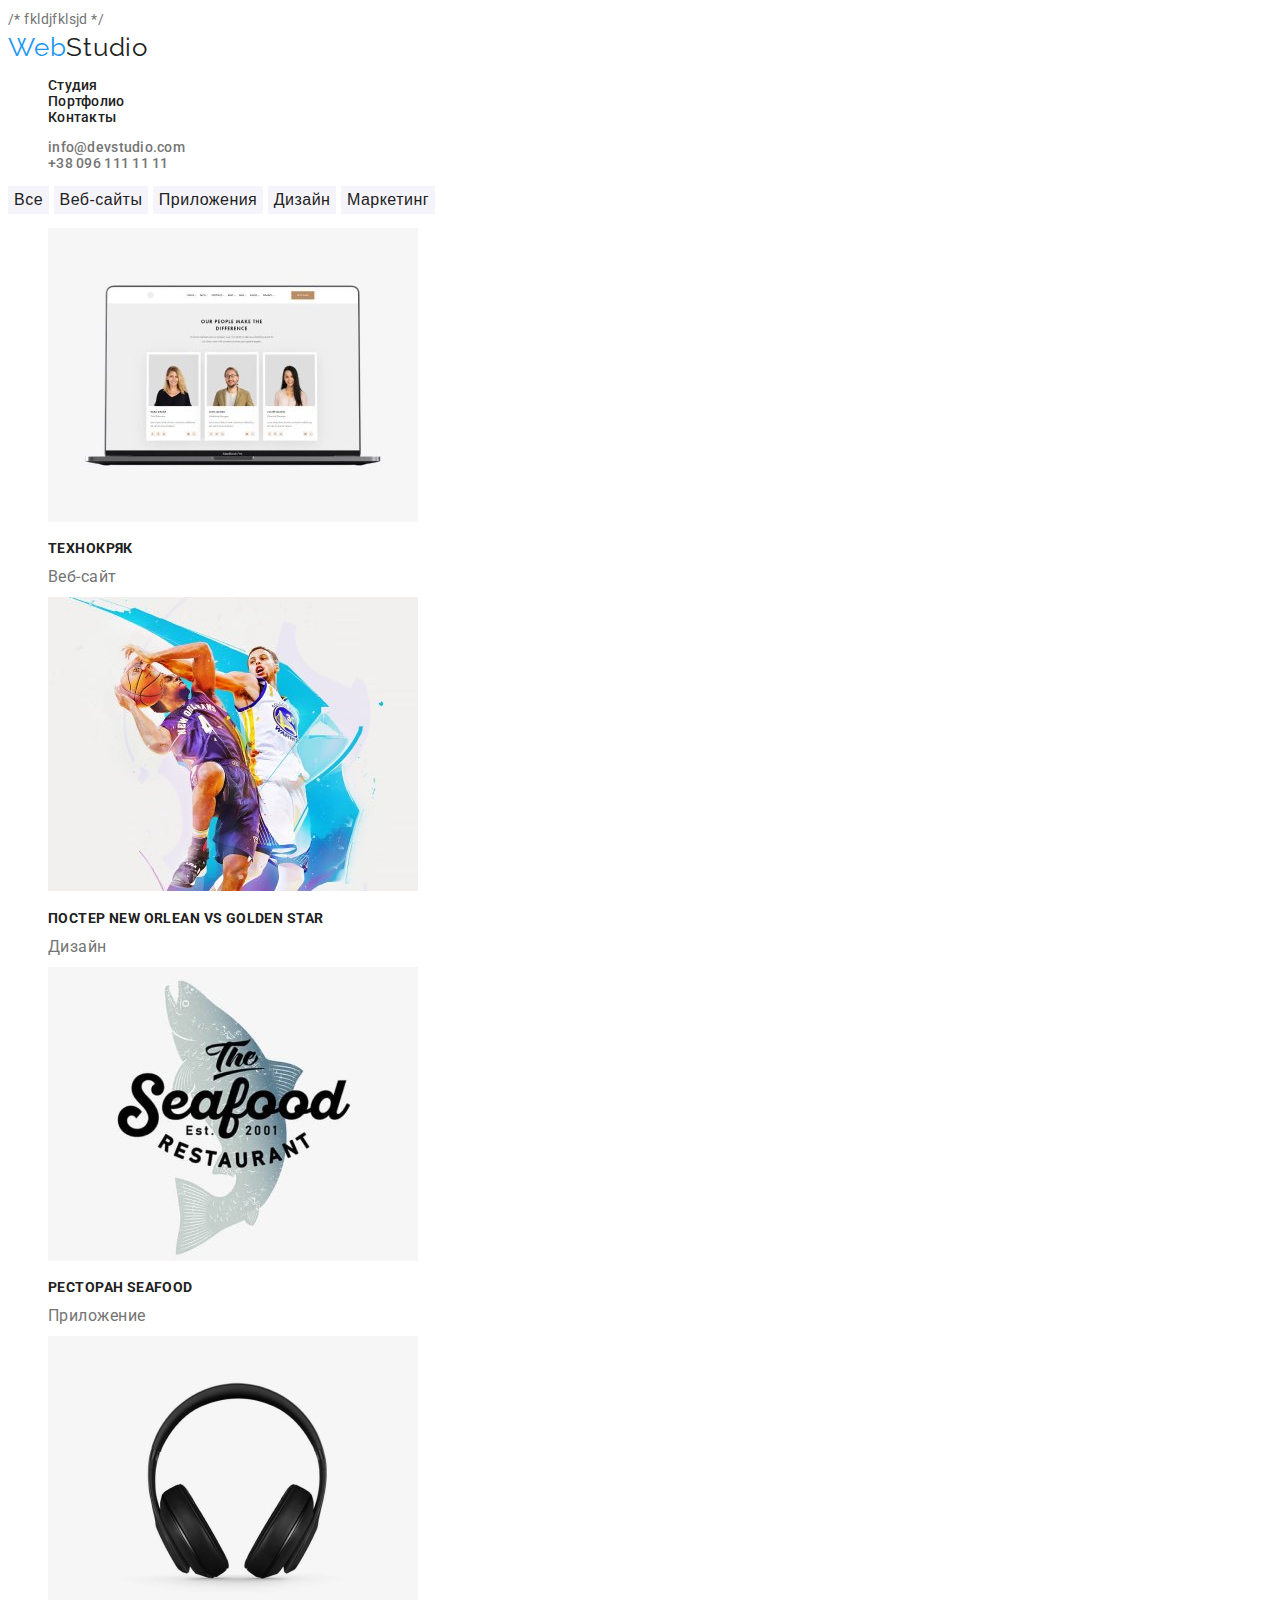
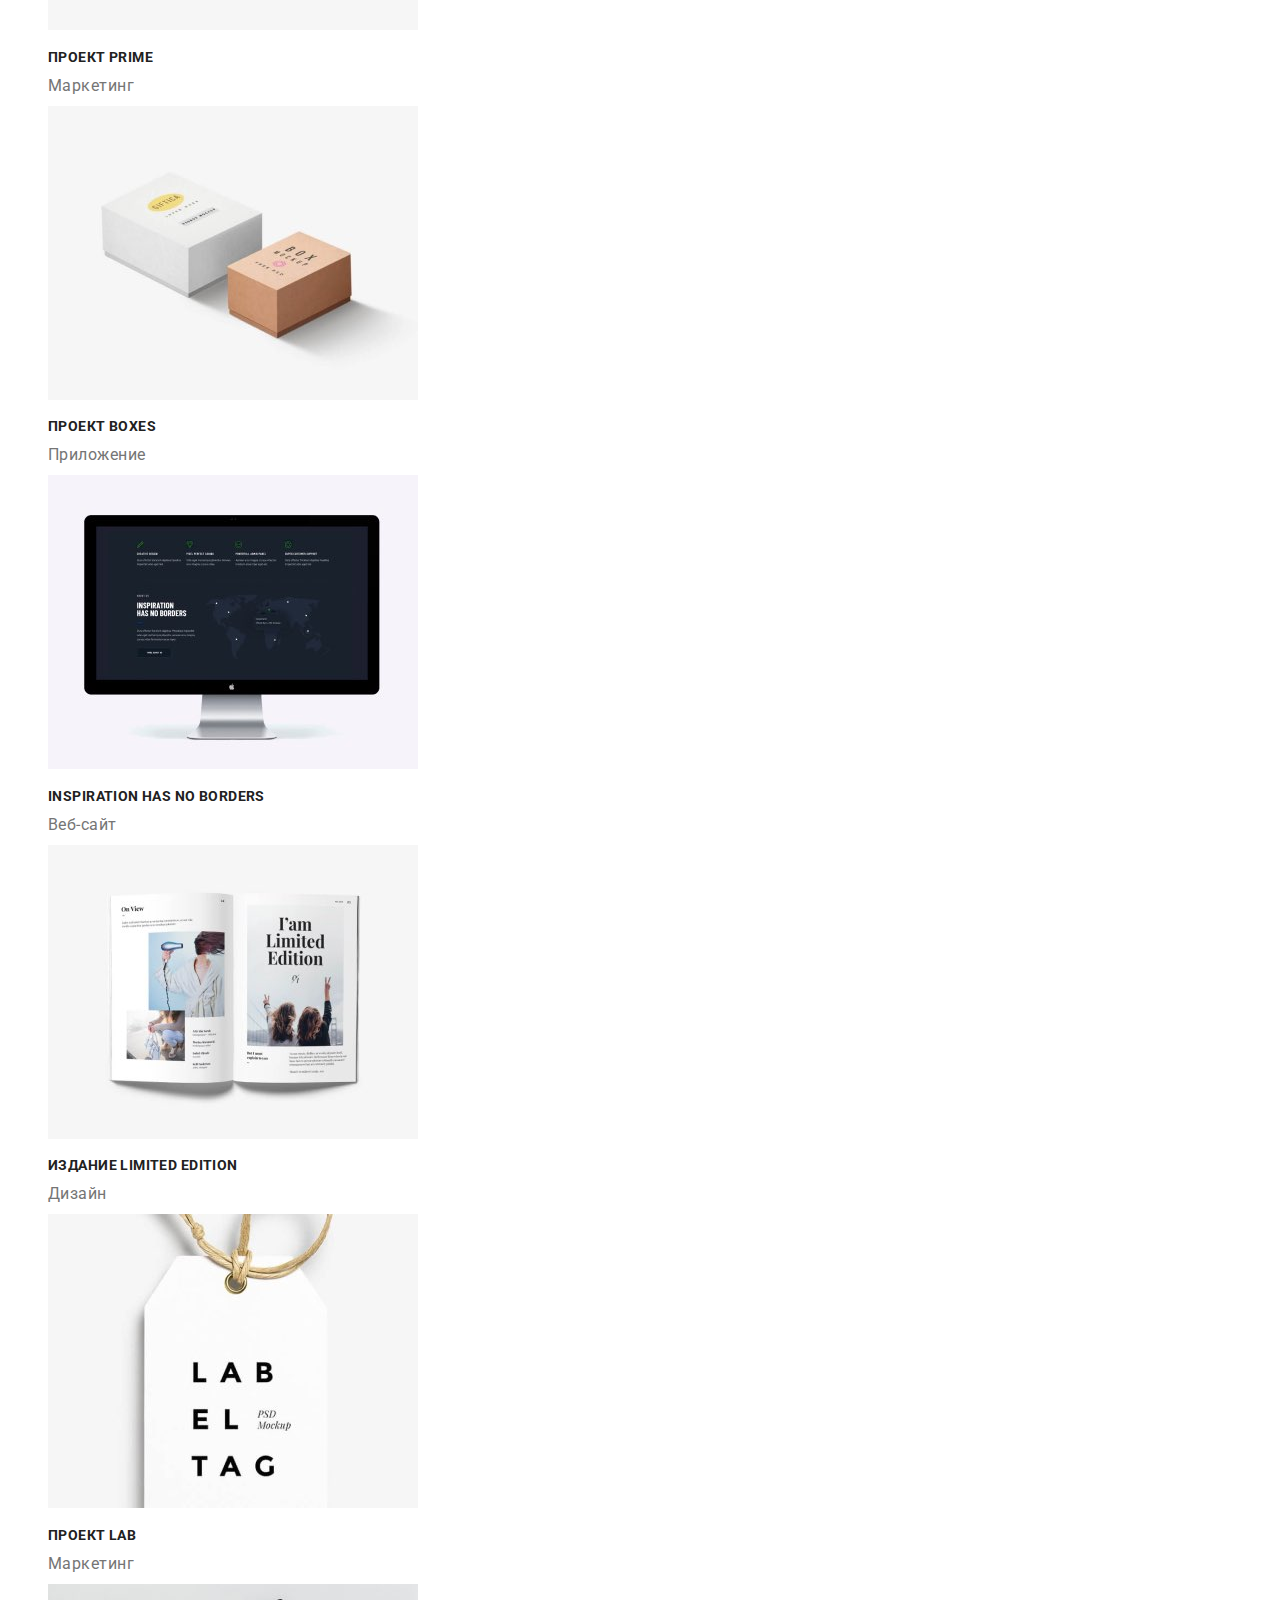
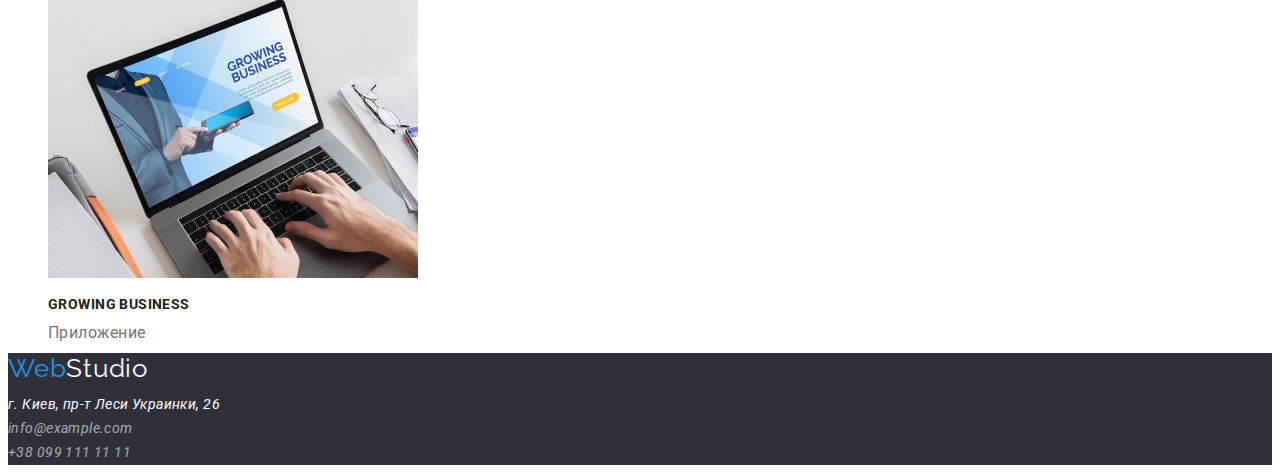
==== portfolio.html @ ad48e178 "1" ====
<!DOCTYPE html>
<html lang="ru">

<head>
    <meta charset="UTF-8">
    <meta http-equiv="X-UA-Compatible" content="IE=edge">
    <meta name="viewport" content="width=device-width, initial-scale=1.0">
    <title>Web Studio (Version 2.1)</title>

    <link 
    href="https://fonts.googleapis.com/css2?family=Raleway:wght@700&family=Roboto:wght@400;500;700;900&display=swap"
    rel="stylesheet"
    />

    <link rel="stylesheet" href="./css/style.css">
</head>

/* fkldjfklsjd */

<header>
    <a href="./index.html" class="logo link"> <span class="logo-web"> Web</span><span class="logo-studio">Studio
        </span>
    </a>
    <nav>
        <ul class="site-nav list">
            <li>
                <a class="studio link" href="./index.html">Студия</a>
            </li>
            <li>
                <a class="portfolio link" href="./portfolio.html">Портфолио</a>
            </li>
            <li>
                <a class="contacts link" href="">Контакты</a>
            </li>
        </ul>
    </nav>
    <ul class="contact-nav list">
        <li>
            <a href="mailto:info@devstudio.com" class="mail link">info@devstudio.com</a>
        </li>
        <li>
            <a href="tel:+380961111111" class="phone link">+38 096 111 11 11</a>
        </li>
    </ul>
</header>

    <main>
        <!-- портфолио -->
        <!-- <h1>Портфолио</h1> -->
        <div class="buttonsportfolio">
            <!-- фильтр кнопок портфолио --> 
            <button type="button" class="button-portfolio">Все</button>
            <button type="button" class="button-portfolio">Веб-сайты</button>
            <button type="button" class="button-portfolio">Приложения</button>
            <button type="button" class="button-portfolio">Дизайн</button>
            <button type="button" class="button-portfolio">Маркетинг</button>
        </div>

        <!-- секция примеры портфолио  -->
        <section>
            <ul class="portfolio list">
                <li>
                    <a href="#" class="link">
                        <img 
                        src="./images/technokr.jpg" 
                        alt="Технокряк" 
                        width="370" 
                        height="294" 
                        />
                    </a>
                    <h2 class="third-headline">Технокряк</h2>
                    <p class="portfolio-example">Веб-сайт</p>
                </li>
                <li>
                    <a href="#" class="link"></a>
                        <img 
                        src="./images/poster.jpg" 
                        alt="Постер New Orlean vs Golden Star" 
                        width="370" 
                        height="294" 
                        />
                    </a>
                    <h2 class="third-headline">Постер New Orlean vs Golden Star</h2>
                    <p class="portfolio-example">Дизайн</p>
                </li>
                <li>
                    <a href="#" class="link">
                        <img 
                        src="./images/restoran.jpg" 
                        alt="Ресторан Seafood" 
                        width="370" 
                        height="294" 
                        />
                    </a>
                    <h2 class="third-headline">Ресторан Seafood</h2>
                    <p class="portfolio-example"> Приложение</p>
                </li>
                <li>
                    <a href="#" class="link">
                        <img 
                        src="./images/proekt-prime.jpg" 
                        alt="Проект Prime" 
                        width="370" 
                        height="294" 
                        />
                    </a>
                    <h2 class="third-headline">Проект Prime</h2>
                    <p class="portfolio-example">Маркетинг</p>
                </li>
                <li>
                    <a href="#" class="link">
                        <img 
                        src="./images/proekt-boxes.jpg" 
                        alt="Проект Boxes" 
                        width="370" 
                        height="294" 
                        />
                    </a>
                    <h2 class="third-headline">Проект Boxes</h2>
                    <p class="portfolio-example">Приложение</p>
                </li>
                <li>
                    <a href="#" class="link">
                        <img 
                        src="./images/inspiration.jpg" 
                        alt="Inspiration has no Borders" 
                        width="370" 
                        height="294" 
                        />
                    </a>
                    <h2 class="third-headline">Inspiration has no Borders</h2>
                    <p class="portfolio-example">Веб-сайт</p>
                </li>
                <li>
                    <a href="#" class="link">
                        <img 
                        src="./images/izdanie.jpg" 
                        alt="Издание Limited Edition" 
                        width="370" 
                        height="294" 
                        />
                    </a>
                    <h2 class="third-headline">Издание Limited Edition</h2>
                    <p class="portfolio-example">Дизайн</p>
                </li>
                <li>
                    <a href="#" class="link">
                        <img 
                        src="./images/proekt-lab.jpg" 
                        alt="Проект LAB" 
                        width="370" 
                        height="294" 
                        />
                    </a>
                    <h2 class="third-headline">Проект LAB</h2>
                    <p class="portfolio-example">Маркетинг</p>
                </li>
                <li>
                    <a href="#" class="link"></a>
                    <img 
                        src="./images/growing-business.jpg" 
                        alt="Growing Business" 
                        width="370" 
                        height="294" 
                        />
                    </a>
                    <h2 class="third-headline">Growing Business</h2>
                    <p class="portfolio-example">Приложение</p>
                </li>
            </ul>
        </section>  
    </main>

    <footer class="footer-section">
        <!-- секция контакты -->
        <div class="contact-foot">
            <a href="./index.html" class="logo link"> <span class="logo-web">Web</span><span
                    class="logo-studio-foot">Studio</span>
                <address>
                    <a href="https://goo.gl/maps/mDuxBQLY7Kdxs8NY9" class="contact-foot-adress link">г. Киев, пр-т Леси
                        Украинки, 26</a><br>
                    <a href="mailto:info@example.com" class="contact-foot link">info@example.com</a><br>
                    <a href="tel:+380991111111" class="contact-foot link">+38 099 111 11 11</a>
                </address>
        </div>
    </footer>

</body>

</html>
---- css/style.css ----
/* main color 
#212121
horev (blue) #2196F3
<p> color #757575
footer contact #FFFFFF + 60 %
(текст, фон, выделение
 */

:root {
  --primary-text-color: #757575;
  --title-text-color: #212121;
  --accent-color: #2196f3;
  --primary-bg-color: #ffffff;
}

body {
  color: var(--primary-text-color);
  background-color: var(--primary-bg-color);
  font-family: Roboto, VHelvetica Neue, sans-serif;

  font-size: 14px;
  line-height: 1.71;
  letter-spacing: 0.03em;
}

/* nav */

.logo {
  font-family: Raleway, sans-serif;
  font-weight: 400;
  font-size: 26px;
  line-height: 1.19;
  letter-spacing: 0.03em;
}
.logo-web {
  color: var(--accent-color);
}

.logo-studio {
  color: #212121;
}

.logo-studio-foot {
  color: white;
}

.site-nav {
  font-weight: 500;
  font-size: 14px;
  line-height: 1.14;
  letter-spacing: 0.02em;
}

.contact-nav {
  font-weight: 500;
  font-size: 14px;
  line-height: 1.14;
  letter-spacing: 0.02em;
}

.site-nav .link:hover,
.site-nav .link:focus {
  color: var(--accent-color);
}

.contact-nav .link:hover,
.contact-nav .link:focus {
  color: var(--accent-color);
  text-decoration: none;
}

.site-nav a {
  color: #212121;
}

.contact-nav a {
  color: #757575;
}

/* nav end */

/* hero */

.hero {
  background-color: #2f303a;
}

.hero-title {
  color: rgba(255, 255, 255, 1);
}

.main-headline {
  color: var(--title-text-color);
  font-weight: 900;
  font-size: 44px;
  line-height: 1.36;
  text-align: center;
  letter-spacing: 0.06em;
  text-transform: uppercase;
}
/* hero end */

.second-headline {
  color: var(--title-text-color);

  font-weight: 700;
  font-size: 36px;
  line-height: 1.16;
  text-align: center;
  letter-spacing: 0.03em;
}

.third-headline {
  color: #212121;
  font-weight: 700;
  font-size: 14px;
  line-height: 1.14;
  letter-spacing: 0.03em;
  text-transform: uppercase;
}

/* portfolio.html portfolio-example  */

.portfolio-example {
  font-weight: 400;
  font-size: 16px;
  line-height: 0.5;
  color: rgba(117, 117, 117, 1);
  letter-spacing: 0.03em;
}

.benefits {
  font-style: normal;
  font-weight: 400;
  font-size: 14px;
  line-height: 1.71;
  letter-spacing: 0.03em;
}

.our-team {
  background-color: #f5f4fa;
}

.team-name {
  color: var(--title-text-color);
  font-weight: 500;
  font-size: 16px;
  line-height: 1.18;
  /* text-align: center; */
  letter-spacing: 0.03em;
}

.personal {
  font-weight: 400;
  font-size: 16px;
  line-height: 1.18;
  /* text-align: center; */
  letter-spacing: 0.03em;
}

/* footer */

.footer-section {
  background-color: #2f303a;
}

.contact-foot {
  font-weight: 400;
  font-size: 14px;
  line-height: 1.71;
  letter-spacing: 0.03em;
}

.contact-foot-adress {
  color: rgba(255, 255, 255, 1);
}

.contact-foot {
  color: rgba(255, 255, 255, 0.6);
}

.list {
  list-style: none;
}

.link {
  text-decoration: none;
}

/* button set */
.button-main {
  cursor: pointer;
  background-color: #2196f3;
  border: 0;
}

.color-text-button {
  color: #ffffff;
  font-style: normal;
  font-weight: 700;
  font-size: 16px;
  line-height: 1.8;
  letter-spacing: 0.06em;
}

.button-portfolio:hover,
.button-portfolio:focus {
  color: white;
  background-color: var(--accent-color);
}

.buttonsportfolio {
  font-weight: 500;
  font-size: 16px;
  line-height: 1.6;
  /* text-align: center; */
  letter-spacing: 0.03em;
}

.button-portfolio {
  cursor: pointer;
  color: #212121;
  background-color: #f5f4fa;
  font-weight: 500;
  font-size: 16px;
  line-height: 26px;
  letter-spacing: 0.03em;
  border: 0;
}
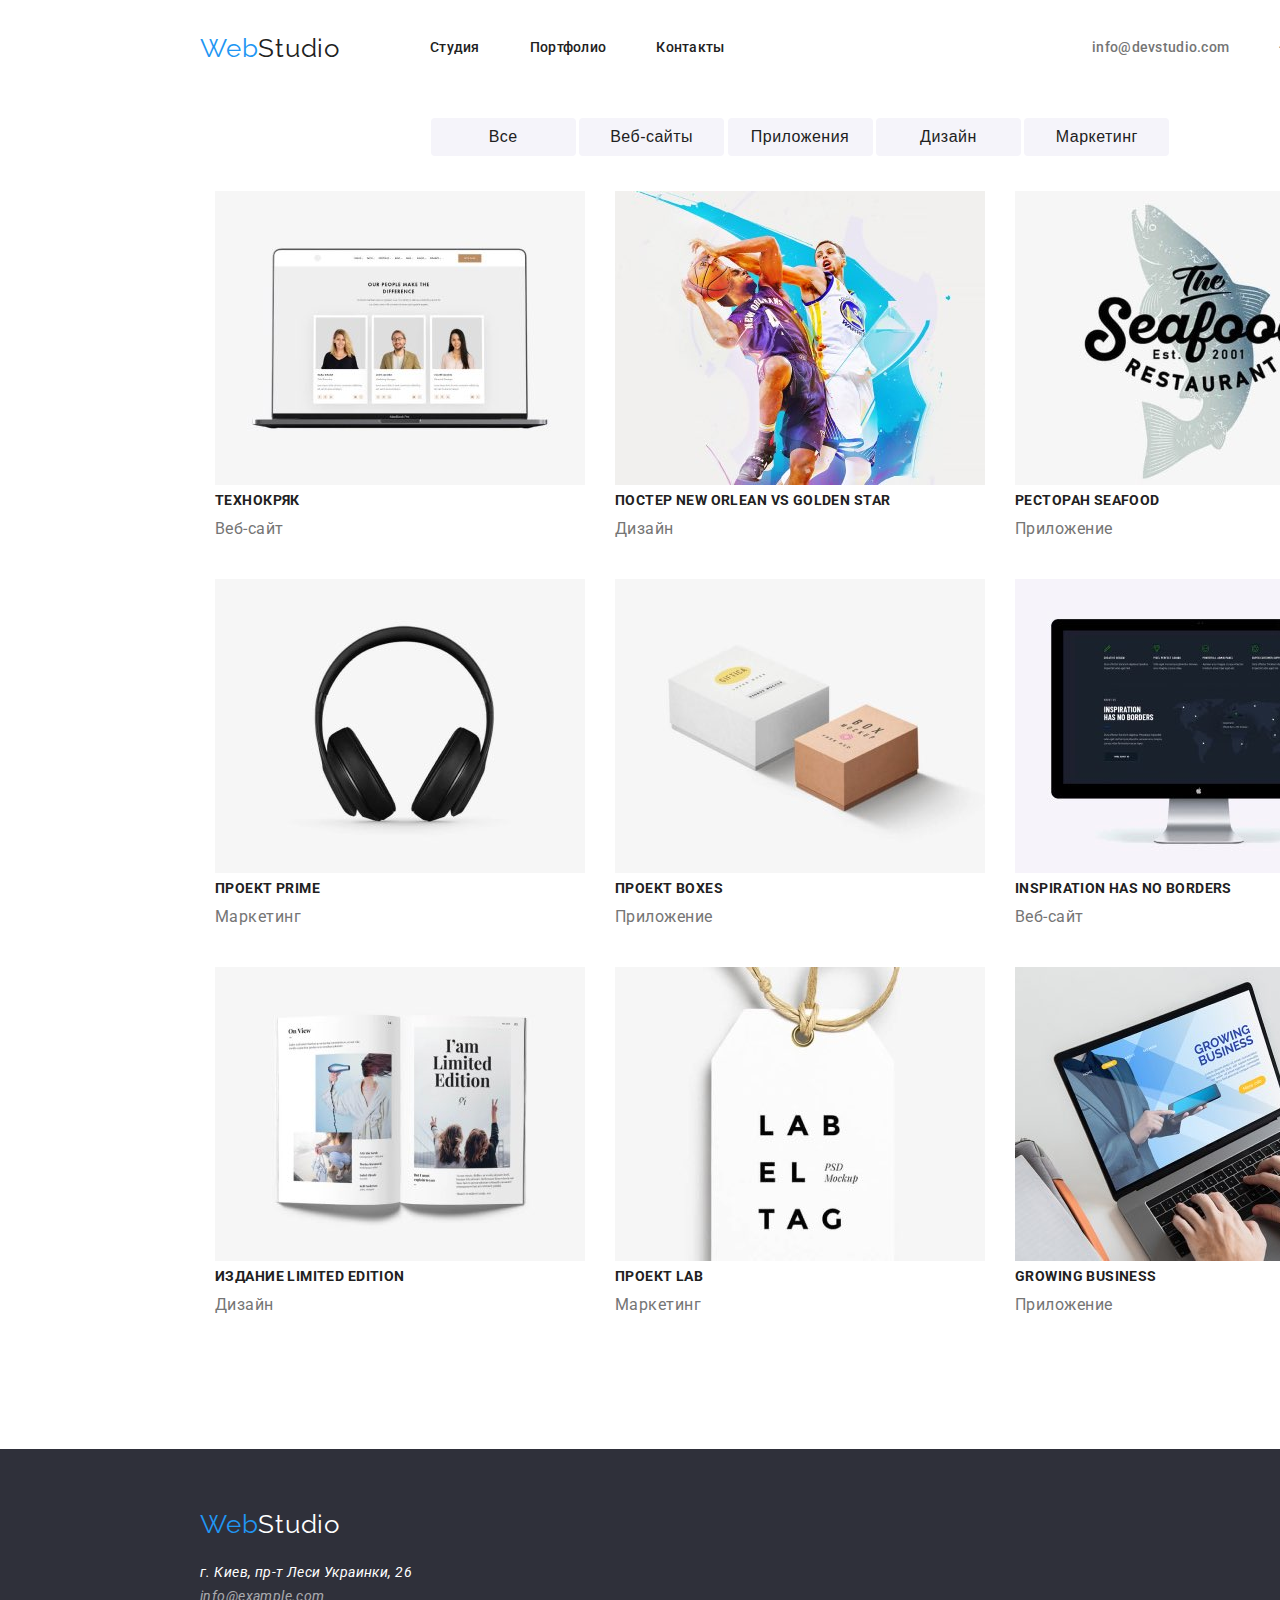
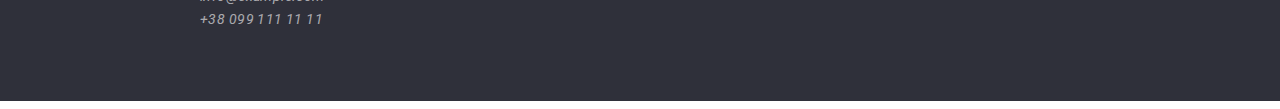
==== commit 0998340d: "first commit" ====
--- a/portfolio.html
+++ b/portfolio.html
@@ -11,180 +11,150 @@
     href="https://fonts.googleapis.com/css2?family=Raleway:wght@700&family=Roboto:wght@400;500;700;900&display=swap"
     rel="stylesheet"
     />
-
+    <link rel="stylesheet" href="https://cdnjs.cloudflare.com/ajax/libs/modern-normalize/1.1.0/modern-normalize.min.css"
+    integrity="sha512-wpPYUAdjBVSE4KJnH1VR1HeZfpl1ub8YT/NKx4PuQ5NmX2tKuGu6U/JRp5y+Y8XG2tV+wKQpNHVUX03MfMFn9Q=="
+    crossorigin="anonymous" referrerpolicy="no-referrer" />
     <link rel="stylesheet" href="./css/style.css">
 </head>
 
-/* fkldjfklsjd */
-
-<header>
-    <a href="./index.html" class="logo link"> <span class="logo-web"> Web</span><span class="logo-studio">Studio
-        </span>
-    </a>
-    <nav>
-        <ul class="site-nav list">
+<body class="main-body">
+    <!-- Шапка сайта -->
+    <header class="conteiner main-header">
+        <!-- <a href="./index.html" class="logo link"> <span class="logo-web">Web</span><span class="logo-studio">Studio</span>
+        </a> -->
+        <nav class="main-nav">
+            <a href="./index.html" class="logo link"> <span class="logo-web">Web</span><span
+                    class="logo-studio">Studio</span>
+            </a>
+            <ul class="site-nav list">
+                <li>
+                    <a class="link" href="./index.html">Студия</a>
+                </li>
+                <li>
+                    <a class="link" href="./portfolio.html">Портфолио</a>
+                </li>
+                <li>
+                    <a class="link" href="">Контакты</a>
+                </li>
+            </ul>
+        </nav>
+        <ul class="contact-nav list">
             <li>
-                <a class="studio link" href="./index.html">Студия</a>
+                <a href="mailto:info@devstudio.com" class="link">info@devstudio.com</a>
             </li>
             <li>
-                <a class="portfolio link" href="./portfolio.html">Портфолио</a>
-            </li>
-            <li>
-                <a class="contacts link" href="">Контакты</a>
+                <a href="tel:+380961111111" class="link">+38 096 111 11 11</a>
             </li>
         </ul>
-    </nav>
-    <ul class="contact-nav list">
-        <li>
-            <a href="mailto:info@devstudio.com" class="mail link">info@devstudio.com</a>
-        </li>
-        <li>
-            <a href="tel:+380961111111" class="phone link">+38 096 111 11 11</a>
-        </li>
-    </ul>
-</header>
-
+    </header>
     <main>
         <!-- портфолио -->
         <!-- <h1>Портфолио</h1> -->
-        <div class="buttonsportfolio">
-            <!-- фильтр кнопок портфолио --> 
-            <button type="button" class="button-portfolio">Все</button>
-            <button type="button" class="button-portfolio">Веб-сайты</button>
-            <button type="button" class="button-portfolio">Приложения</button>
-            <button type="button" class="button-portfolio">Дизайн</button>
-            <button type="button" class="button-portfolio">Маркетинг</button>
+        <div class="conteiner">
+            <div class="buttonsportfolio">
+                <!-- фильтр кнопок портфолио -->
+                <button type="button" class="button-portfolio">Все</button>
+                <button type="button" class="button-portfolio">Веб-сайты</button>
+                <button type="button" class="button-portfolio">Приложения</button>
+                <button type="button" class="button-portfolio">Дизайн</button>
+                <button type="button" class="button-portfolio">Маркетинг</button>
+            </div>
+
         </div>
-
         <!-- секция примеры портфолио  -->
-        <section>
-            <ul class="portfolio list">
-                <li>
-                    <a href="#" class="link">
-                        <img 
-                        src="./images/technokr.jpg" 
-                        alt="Технокряк" 
-                        width="370" 
-                        height="294" 
-                        />
-                    </a>
-                    <h2 class="third-headline">Технокряк</h2>
-                    <p class="portfolio-example">Веб-сайт</p>
-                </li>
-                <li>
-                    <a href="#" class="link"></a>
-                        <img 
-                        src="./images/poster.jpg" 
-                        alt="Постер New Orlean vs Golden Star" 
-                        width="370" 
-                        height="294" 
-                        />
-                    </a>
-                    <h2 class="third-headline">Постер New Orlean vs Golden Star</h2>
-                    <p class="portfolio-example">Дизайн</p>
-                </li>
-                <li>
-                    <a href="#" class="link">
-                        <img 
-                        src="./images/restoran.jpg" 
-                        alt="Ресторан Seafood" 
-                        width="370" 
-                        height="294" 
-                        />
-                    </a>
-                    <h2 class="third-headline">Ресторан Seafood</h2>
-                    <p class="portfolio-example"> Приложение</p>
-                </li>
-                <li>
-                    <a href="#" class="link">
-                        <img 
-                        src="./images/proekt-prime.jpg" 
-                        alt="Проект Prime" 
-                        width="370" 
-                        height="294" 
-                        />
-                    </a>
-                    <h2 class="third-headline">Проект Prime</h2>
-                    <p class="portfolio-example">Маркетинг</p>
-                </li>
-                <li>
-                    <a href="#" class="link">
-                        <img 
-                        src="./images/proekt-boxes.jpg" 
-                        alt="Проект Boxes" 
-                        width="370" 
-                        height="294" 
-                        />
-                    </a>
-                    <h2 class="third-headline">Проект Boxes</h2>
-                    <p class="portfolio-example">Приложение</p>
-                </li>
-                <li>
-                    <a href="#" class="link">
-                        <img 
-                        src="./images/inspiration.jpg" 
-                        alt="Inspiration has no Borders" 
-                        width="370" 
-                        height="294" 
-                        />
-                    </a>
-                    <h2 class="third-headline">Inspiration has no Borders</h2>
-                    <p class="portfolio-example">Веб-сайт</p>
-                </li>
-                <li>
-                    <a href="#" class="link">
-                        <img 
-                        src="./images/izdanie.jpg" 
-                        alt="Издание Limited Edition" 
-                        width="370" 
-                        height="294" 
-                        />
-                    </a>
-                    <h2 class="third-headline">Издание Limited Edition</h2>
-                    <p class="portfolio-example">Дизайн</p>
-                </li>
-                <li>
-                    <a href="#" class="link">
-                        <img 
-                        src="./images/proekt-lab.jpg" 
-                        alt="Проект LAB" 
-                        width="370" 
-                        height="294" 
-                        />
-                    </a>
-                    <h2 class="third-headline">Проект LAB</h2>
-                    <p class="portfolio-example">Маркетинг</p>
-                </li>
-                <li>
-                    <a href="#" class="link"></a>
-                    <img 
-                        src="./images/growing-business.jpg" 
-                        alt="Growing Business" 
-                        width="370" 
-                        height="294" 
-                        />
-                    </a>
-                    <h2 class="third-headline">Growing Business</h2>
-                    <p class="portfolio-example">Приложение</p>
-                </li>
-            </ul>
-        </section>  
+        <section class="our-portfolio">
+            <div class="conteiner">
+            
+                <ul class="portfolio list">
+                    <li>
+                        <a href="#" class="link">
+                            <img src="./images/technokr.jpg" alt="Технокряк" width="370" height="294" />
+                        </a>
+                        <h2 class="third-headline">Технокряк</h2>
+                        <p class="portfolio-example">Веб-сайт</p>
+                    </li>
+                    <li>
+                        <a href="#" class="link"></a>
+                        <img src="./images/poster.jpg" alt="Постер New Orlean vs Golden Star" width="370" height="294" />
+                        </a>
+                        <h2 class="third-headline">Постер New Orlean vs Golden Star</h2>
+                        <p class="portfolio-example">Дизайн</p>
+                    </li>
+                    <li>
+                        <a href="#" class="link">
+                            <img src="./images/restoran.jpg" alt="Ресторан Seafood" width="370" height="294" />
+                        </a>
+                        <h2 class="third-headline">Ресторан Seafood</h2>
+                        <p class="portfolio-example"> Приложение</p>
+                    </li>
+                    <li>
+                        <a href="#" class="link">
+                            <img src="./images/proekt-prime.jpg" alt="Проект Prime" width="370" height="294" />
+                        </a>
+                        <h2 class="third-headline">Проект Prime</h2>
+                        <p class="portfolio-example">Маркетинг</p>
+                    </li>
+                    <li>
+                        <a href="#" class="link">
+                            <img src="./images/proekt-boxes.jpg" alt="Проект Boxes" width="370" height="294" />
+                        </a>
+                        <h2 class="third-headline">Проект Boxes</h2>
+                        <p class="portfolio-example">Приложение</p>
+                    </li>
+                    <li>
+                        <a href="#" class="link">
+                            <img src="./images/inspiration.jpg" alt="Inspiration has no Borders" width="370" height="294" />
+                        </a>
+                        <h2 class="third-headline">Inspiration has no Borders</h2>
+                        <p class="portfolio-example">Веб-сайт</p>
+                    </li>
+                    <li>
+                        <a href="#" class="link">
+                            <img src="./images/izdanie.jpg" alt="Издание Limited Edition" width="370" height="294" />
+                        </a>
+                        <h2 class="third-headline">Издание Limited Edition</h2>
+                        <p class="portfolio-example">Дизайн</p>
+                    </li>
+                    <li>
+                        <a href="#" class="link">
+                            <img src="./images/proekt-lab.jpg" alt="Проект LAB" width="370" height="294" />
+                        </a>
+                        <h2 class="third-headline">Проект LAB</h2>
+                        <p class="portfolio-example">Маркетинг</p>
+                    </li>
+                    <li>
+                        <a href="#" class="link"></a>
+                        <img src="./images/growing-business.jpg" alt="Growing Business" width="370" height="294" />
+                        </a>
+                        <h2 class="third-headline">Growing Business</h2>
+                        <p class="portfolio-example">Приложение</p>
+                    </li>
+                </ul>
+            </div>
+        </section>
     </main>
 
     <footer class="footer-section">
         <!-- секция контакты -->
-        <div class="contact-foot">
-            <a href="./index.html" class="logo link"> <span class="logo-web">Web</span><span
-                    class="logo-studio-foot">Studio</span>
+        <div class="conteiner">
+            <div class="contact-foot">
+                <div class="logo-footer">
+                    <a href="./index.html" class="logo link"> <span class="logo-web">Web</span><span
+                            class="logo-studio-foot">Studio
+                        </span>
+                    </a>
+                </div>
                 <address>
-                    <a href="https://goo.gl/maps/mDuxBQLY7Kdxs8NY9" class="contact-foot-adress link">г. Киев, пр-т Леси
-                        Украинки, 26</a><br>
-                    <a href="mailto:info@example.com" class="contact-foot link">info@example.com</a><br>
-                    <a href="tel:+380991111111" class="contact-foot link">+38 099 111 11 11</a>
+                    <a href="https://goo.gl/maps/mDuxBQLY7Kdxs8NY9" class="adress-foot link">г. Киев, пр-т Леси Украинки,
+                        26</a><br>
+                    <a href="mailto:info@example.com" class="tel-foot link">info@example.com</a><br>
+                    <a href="tel:+380991111111" class="mail-foot link">+38 099 111 11 11</a>
                 </address>
+            </div>
         </div>
+    
     </footer>
-
-</body>
-
-</html>+    
+    </body>
+    
+    </html>--- a/css/style.css
+++ b/css/style.css
@@ -13,17 +13,48 @@
   --primary-bg-color: #ffffff;
 }
 
+*,
+*::before,
+*::after {
+  box-sizing: border-box;
+}
+
 body {
   color: var(--primary-text-color);
   background-color: var(--primary-bg-color);
+
   font-family: Roboto, VHelvetica Neue, sans-serif;
-
-  font-size: 14px;
-  line-height: 1.71;
-  letter-spacing: 0.03em;
-}
-
-/* nav */
+  font-size: 14px;
+  line-height: 1.71;
+  letter-spacing: 0.03em;
+
+  width: 1600px;
+  margin-left: auto;
+  margin-right: auto;
+}
+
+/* general options */
+
+.list {
+  padding: 0;
+  margin: 0;
+  list-style: none;
+}
+
+.link {
+  text-decoration: none;
+}
+
+h1,
+h2,
+h3,
+ul,
+li {
+  margin: 0;
+  padding: 0;
+}
+
+/* Logo */
 
 .logo {
   font-family: Raleway, sans-serif;
@@ -44,23 +75,81 @@
   color: white;
 }
 
+/* start */
+
+.conteiner {
+  width: 1200px;
+  margin-left: auto;
+  margin-right: auto;
+  /* padding-bottom: 94px; */
+}
+
+/* header */
+
+.main-header {
+  display: flex;
+  justify-content: space-between;
+  margin: 0 auto;
+  align-items: center;
+  height: 80px;
+}
+
+/* nav */
+
+.main-nav {
+  display: flex;
+  flex-direction: row;
+  margin-left: 0;
+  margin-right: 0;
+}
+
+.main-nav .logo {
+  margin-right: 40px;
+}
+
 .site-nav {
+  display: flex;
+  align-items: center;
   font-weight: 500;
   font-size: 14px;
   line-height: 1.14;
   letter-spacing: 0.02em;
 }
 
-.contact-nav {
-  font-weight: 500;
-  font-size: 14px;
-  line-height: 1.14;
-  letter-spacing: 0.02em;
+.site-nav li {
+  margin-left: 50px;
+  justify-content: flex-start;
+}
+
+.site-nav a {
+  color: #212121;
 }
 
 .site-nav .link:hover,
 .site-nav .link:focus {
   color: var(--accent-color);
+}
+
+/* contact-nav */
+
+.contact-nav {
+  display: flex;
+  align-items: center;
+  margin-left: 0;
+  margin-right: 0;
+
+  font-weight: 500;
+  font-size: 14px;
+  line-height: 1.14;
+  letter-spacing: 0.02em;
+}
+
+.contact-nav li + li {
+  margin-left: 50px;
+}
+
+.contact-nav a {
+  color: #757575;
 }
 
 .contact-nav .link:hover,
@@ -69,20 +158,26 @@
   text-decoration: none;
 }
 
-.site-nav a {
-  color: #212121;
-}
-
-.contact-nav a {
-  color: #757575;
-}
-
 /* nav end */
 
 /* hero */
 
 .hero {
-  background-color: #2f303a;
+  background-color: rgba(47, 48, 58, 1);
+  height: 600px;
+  width: 1600;
+}
+
+/* .hero-part {
+  display: block;
+  text-align: center;
+  padding-top: 200px;
+} */
+
+.main-button-position {
+  display: block;
+  margin-top: 30px;
+  text-align: center;
 }
 
 .hero-title {
@@ -90,7 +185,11 @@
 }
 
 .main-headline {
+  display: block;
+  padding-top: 200px;
+
   color: var(--title-text-color);
+
   font-weight: 900;
   font-size: 44px;
   line-height: 1.36;
@@ -100,7 +199,27 @@
 }
 /* hero end */
 
-.second-headline {
+.benefits {
+  display: flex;
+  justify-content: space-around;
+  margin-top: 95px;
+}
+
+.benefits p {
+  display: flex;
+  justify-content: space-around;
+  /* margin-top: 10px; */
+}
+
+.benefits {
+  font-style: normal;
+  font-weight: 400;
+  font-size: 14px;
+  line-height: 1.71;
+  letter-spacing: 0.03em;
+}
+
+.whatwedo-headline {
   color: var(--title-text-color);
 
   font-weight: 700;
@@ -108,6 +227,28 @@
   line-height: 1.16;
   text-align: center;
   letter-spacing: 0.03em;
+
+  margin-top: 95px;
+  margin-bottom: 95px;
+}
+
+.team-headline {
+  color: var(--title-text-color);
+
+  font-weight: 700;
+  font-size: 36px;
+  line-height: 1.16;
+  text-align: center;
+  letter-spacing: 0.03em;
+
+  padding-top: 95px;
+  /* margin-bottom: 95px; */
+}
+
+.whatwedo {
+  display: flex;
+  justify-content: space-around;
+  margin-top: 50px;
 }
 
 .third-headline {
@@ -127,18 +268,18 @@
   line-height: 0.5;
   color: rgba(117, 117, 117, 1);
   letter-spacing: 0.03em;
-}
-
-.benefits {
-  font-style: normal;
-  font-weight: 400;
-  font-size: 14px;
-  line-height: 1.71;
-  letter-spacing: 0.03em;
-}
+  padding-bottom: 30px;
+}
+
+.portfolio:nth-last-child(-n + 3) {
+  padding-bottom: 94px;
+}
+
+/* our-team */
 
 .our-team {
   background-color: #f5f4fa;
+  padding-bottom: 94px;
 }
 
 .team-name {
@@ -151,47 +292,99 @@
 }
 
 .personal {
+  display: flex;
+  justify-content: space-around;
+
   font-weight: 400;
   font-size: 16px;
   line-height: 1.18;
-  /* text-align: center; */
-  letter-spacing: 0.03em;
+  letter-spacing: 0.03em;
+
+  margin-top: 50px;
+}
+
+.personal p {
+  text-align: center;
+}
+
+.our-portfolio {
+  margin-top: 35px;
+}
+
+/* portfolio section */
+.portfolio {
+  display: flex;
+  flex-wrap: wrap;
+  justify-content: space-around;
 }
 
 /* footer */
 
 .footer-section {
   background-color: #2f303a;
+  height: 252px;
 }
 
 .contact-foot {
-  font-weight: 400;
-  font-size: 14px;
-  line-height: 1.71;
-  letter-spacing: 0.03em;
-}
-
-.contact-foot-adress {
+  display: block;
+  font-weight: 400;
+  font-size: 14px;
+  line-height: 1.71;
+  letter-spacing: 0.03em;
+
+  color: rgba(255, 255, 255, 0.6);
+
+  padding-top: 60px;
+}
+
+.logo-footer {
+  display: inline-block;
+  /* margin-top: 20px; */
+}
+
+.contact-foot link {
   color: rgba(255, 255, 255, 1);
 }
 
-.contact-foot {
+.adress-foot {
+  display: inline-block;
+  color: rgba(255, 255, 255, 1);
+
+  font-weight: 400;
+  font-size: 14px;
+  line-height: 1.71;
+  letter-spacing: 0.03em;
+
+  margin-top: 20px;
+}
+
+.tel-foot {
+  display: inline-block;
   color: rgba(255, 255, 255, 0.6);
-}
-
-.list {
-  list-style: none;
-}
-
-.link {
-  text-decoration: none;
+
+  font-weight: 400;
+  font-size: 14px;
+  line-height: 1.71;
+  letter-spacing: 0.03em;
+}
+
+.mail-foot {
+  display: inline-block;
+  color: rgba(255, 255, 255, 0.6);
+  font-weight: 400;
+  font-size: 14px;
+  line-height: 1.71;
+  letter-spacing: 0.03em;
 }
 
 /* button set */
 .button-main {
   cursor: pointer;
   background-color: #2196f3;
-  border: 0;
+  border: solid #2196f3;
+  border-radius: 4px;
+  height: 50px;
+  width: 200px;
 }
 
 .color-text-button {
@@ -210,20 +403,24 @@
 }
 
 .buttonsportfolio {
-  font-weight: 500;
-  font-size: 16px;
-  line-height: 1.6;
-  /* text-align: center; */
-  letter-spacing: 0.03em;
+  display: block;
+  text-align: center;
+
+  margin-top: 30px;
 }
 
 .button-portfolio {
-  cursor: pointer;
-  color: #212121;
-  background-color: #f5f4fa;
   font-weight: 500;
   font-size: 16px;
   line-height: 26px;
   letter-spacing: 0.03em;
+
+  color: #212121;
+  background-color: #f5f4fa;
+
+  cursor: pointer;
   border: 0;
-}
+  border-radius: 4px;
+  height: 38px;
+  width: 145px;
+}
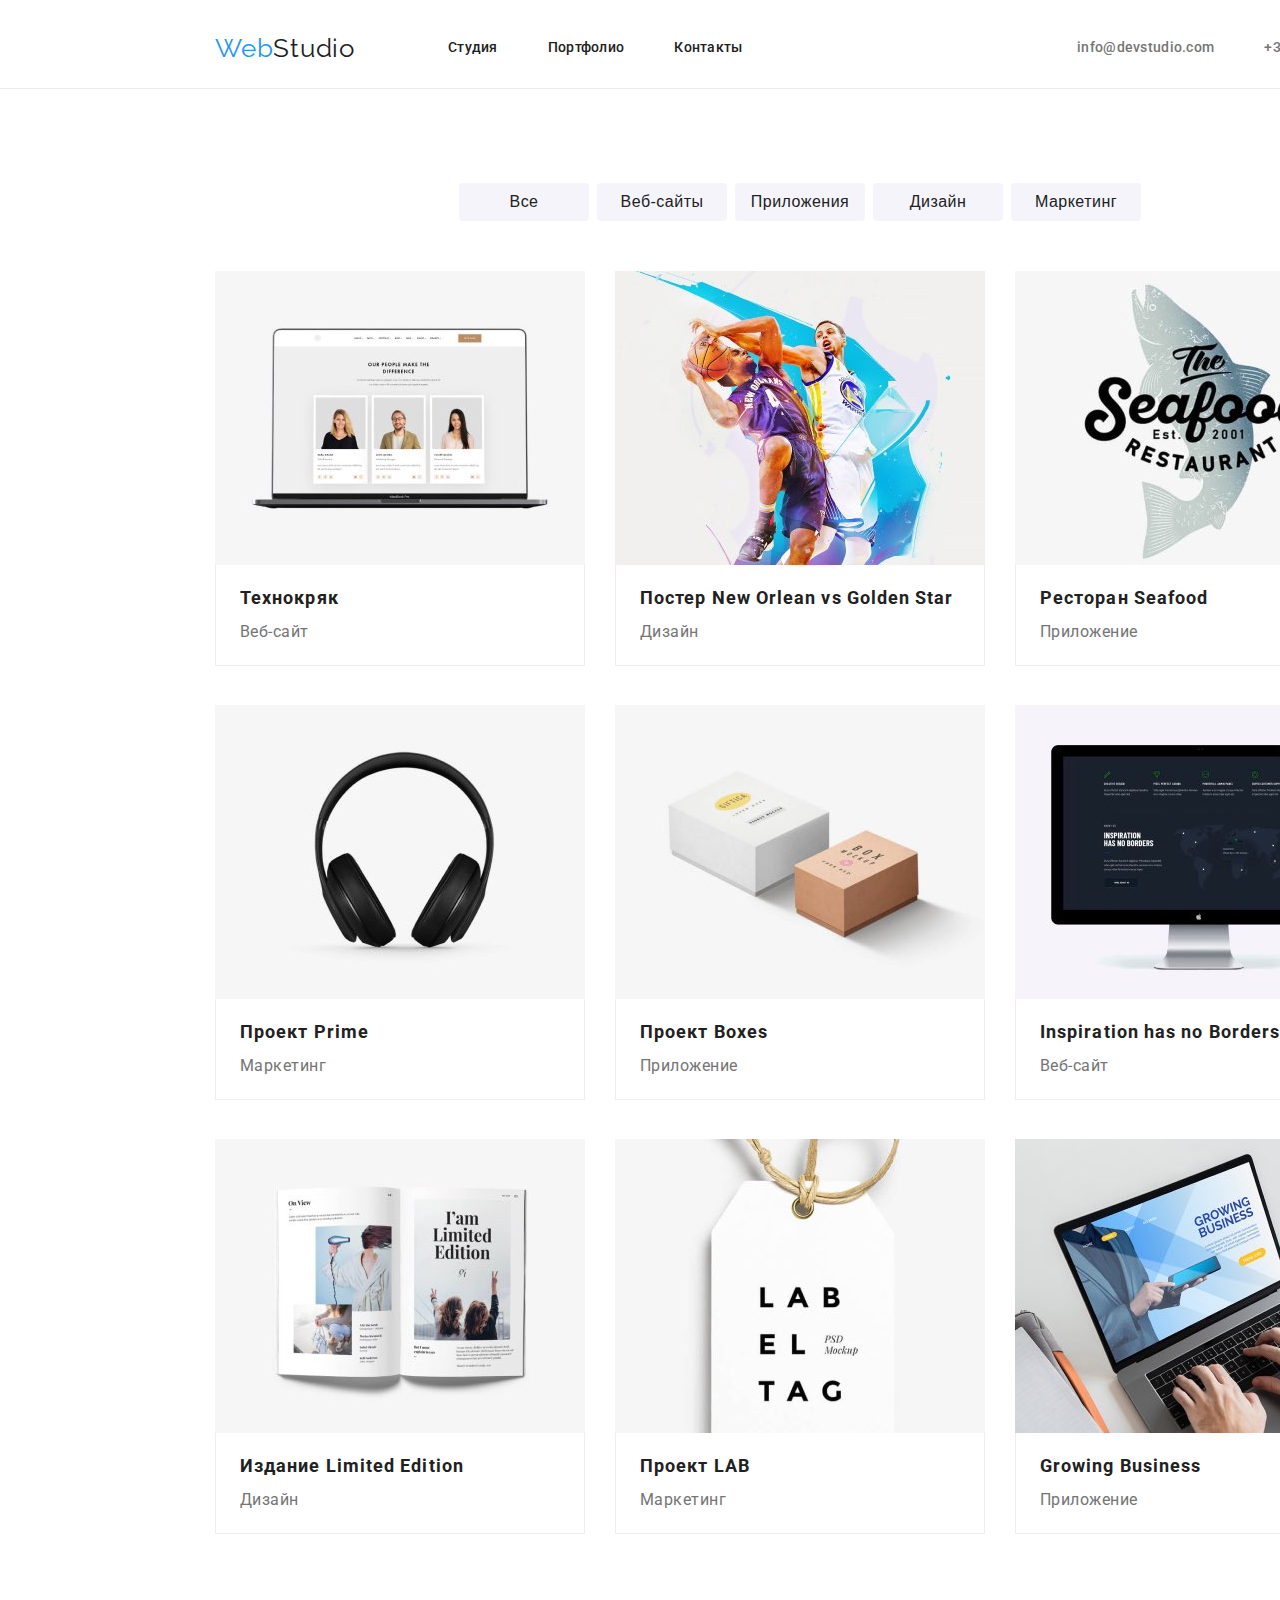
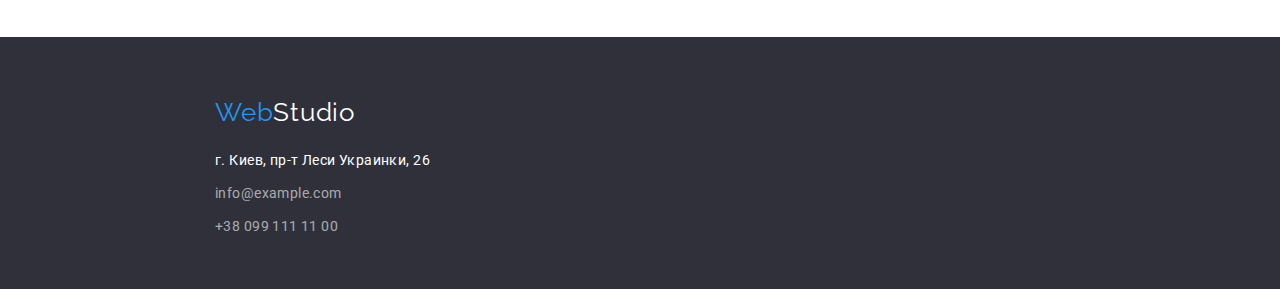
==== commit 7144c05b: "rework version hw-03" ====
--- a/portfolio.html
+++ b/portfolio.html
@@ -11,149 +11,147 @@
     href="https://fonts.googleapis.com/css2?family=Raleway:wght@700&family=Roboto:wght@400;500;700;900&display=swap"
     rel="stylesheet"
     />
-    <link rel="stylesheet" href="https://cdnjs.cloudflare.com/ajax/libs/modern-normalize/1.1.0/modern-normalize.min.css"
+    <!-- <link rel="stylesheet" href="https://cdnjs.cloudflare.com/ajax/libs/modern-normalize/1.1.0/modern-normalize.min.css"
     integrity="sha512-wpPYUAdjBVSE4KJnH1VR1HeZfpl1ub8YT/NKx4PuQ5NmX2tKuGu6U/JRp5y+Y8XG2tV+wKQpNHVUX03MfMFn9Q=="
-    crossorigin="anonymous" referrerpolicy="no-referrer" />
+    crossorigin="anonymous" referrerpolicy="no-referrer" /> -->
     <link rel="stylesheet" href="./css/style.css">
 </head>
 
-<body class="main-body">
+<body>
     <!-- Шапка сайта -->
-    <header class="conteiner main-header">
-        <!-- <a href="./index.html" class="logo link"> <span class="logo-web">Web</span><span class="logo-studio">Studio</span>
-        </a> -->
-        <nav class="main-nav">
-            <a href="./index.html" class="logo link"> <span class="logo-web">Web</span><span
-                    class="logo-studio">Studio</span>
-            </a>
+<header>
+    <div class="container main-nav">
+        <a href="./index.html" class="logo link"> <span class="logo-web">Web</span><span
+                class="logo-studio">Studio</span></a>
+        <nav>
             <ul class="site-nav list">
-                <li>
-                    <a class="link" href="./index.html">Студия</a>
-                </li>
-                <li>
-                    <a class="link" href="./portfolio.html">Портфолио</a>
-                </li>
-                <li>
-                    <a class="link" href="">Контакты</a>
-                </li>
+                <li class="item"><a class="link" href="./index.html">Студия</a></li>
+                <li class="item"><a class="link" href="./portfolio.html">Портфолио</a></li>
+                <li class="item"><a class="link" href="">Контакты</a></li>
             </ul>
         </nav>
         <ul class="contact-nav list">
-            <li>
-                <a href="mailto:info@devstudio.com" class="link">info@devstudio.com</a>
-            </li>
-            <li>
-                <a href="tel:+380961111111" class="link">+38 096 111 11 11</a>
-            </li>
+            <li class="item"><a class="link" href="mailto:info@devstudio.com">info@devstudio.com</a></li>
+            <li class="item"><a class="link" href="tel:+380961111111">+38 096 111 11 11</a></li>
         </ul>
-    </header>
+
+    </div>
+</header>
     <main>
         <!-- портфолио -->
         <!-- <h1>Портфолио</h1> -->
-        <div class="conteiner">
-            <div class="buttonsportfolio">
+        <div class="pre-hero-line"></div>
+        <div class="container">
+            <div class="buttons-portfolio">
                 <!-- фильтр кнопок портфолио -->
-                <button type="button" class="button-portfolio">Все</button>
-                <button type="button" class="button-portfolio">Веб-сайты</button>
-                <button type="button" class="button-portfolio">Приложения</button>
-                <button type="button" class="button-portfolio">Дизайн</button>
-                <button type="button" class="button-portfolio">Маркетинг</button>
-            </div>
-
-        </div>
+                <button type="button" class="button-portfolio click">Все</button>
+                <button type="button" class="button-portfolio click">Веб-сайты</button>
+                <button type="button" class="button-portfolio click">Приложения</button>
+                <button type="button" class="button-portfolio click">Дизайн</button>
+                <button type="button" class="button-portfolio click">Маркетинг</button>
+            </div>  
         <!-- секция примеры портфолио  -->
         <section class="our-portfolio">
-            <div class="conteiner">
-            
-                <ul class="portfolio list">
-                    <li>
+                <ul class="portfolio-list">
+                    <li class="portfolio-element">
                         <a href="#" class="link">
                             <img src="./images/technokr.jpg" alt="Технокряк" width="370" height="294" />
                         </a>
-                        <h2 class="third-headline">Технокряк</h2>
-                        <p class="portfolio-example">Веб-сайт</p>
+                        <div class="portfolio-info">
+                            <h2 class="portfolio-title">Технокряк</h2>
+                            <p class="portfolio-example">Веб-сайт</p>
+                        </div>
                     </li>
-                    <li>
-                        <a href="#" class="link"></a>
+                    <li class="portfolio-element">
+                        <a href="#" class="link">
                         <img src="./images/poster.jpg" alt="Постер New Orlean vs Golden Star" width="370" height="294" />
                         </a>
-                        <h2 class="third-headline">Постер New Orlean vs Golden Star</h2>
-                        <p class="portfolio-example">Дизайн</p>
+                        <div class="portfolio-info">
+                            <h2 class="portfolio-title">Постер New Orlean vs Golden Star</h2>
+                            <p class="portfolio-example">Дизайн</p>
+                        </div>
                     </li>
-                    <li>
+                    <li class="portfolio-element">
                         <a href="#" class="link">
                             <img src="./images/restoran.jpg" alt="Ресторан Seafood" width="370" height="294" />
                         </a>
-                        <h2 class="third-headline">Ресторан Seafood</h2>
-                        <p class="portfolio-example"> Приложение</p>
+                        <div class="portfolio-info">
+                            <h2 class="portfolio-title">Ресторан Seafood</h2>
+                            <p class="portfolio-example"> Приложение</p>
+                        
                     </li>
-                    <li>
+                    <li class="portfolio-element">
                         <a href="#" class="link">
                             <img src="./images/proekt-prime.jpg" alt="Проект Prime" width="370" height="294" />
                         </a>
-                        <h2 class="third-headline">Проект Prime</h2>
-                        <p class="portfolio-example">Маркетинг</p>
+                        <div class="portfolio-info">
+                            <h2 class="portfolio-title">Проект Prime</h2>
+                            <p class="portfolio-example">Маркетинг</p>
+                        </div>
                     </li>
-                    <li>
+                    <li class="portfolio-element">
                         <a href="#" class="link">
                             <img src="./images/proekt-boxes.jpg" alt="Проект Boxes" width="370" height="294" />
                         </a>
-                        <h2 class="third-headline">Проект Boxes</h2>
-                        <p class="portfolio-example">Приложение</p>
+                        <div class="portfolio-info">
+                            <h2 class="portfolio-title">Проект Boxes</h2>
+                            <p class="portfolio-example">Приложение</p>
+                        </div>
                     </li>
-                    <li>
+                    <li class="portfolio-element">
                         <a href="#" class="link">
                             <img src="./images/inspiration.jpg" alt="Inspiration has no Borders" width="370" height="294" />
                         </a>
-                        <h2 class="third-headline">Inspiration has no Borders</h2>
-                        <p class="portfolio-example">Веб-сайт</p>
+                        <div class="portfolio-info">
+                            <h2 class="portfolio-title">Inspiration has no Borders</h2>
+                            <p class="portfolio-example">Веб-сайт</p>
+                        </div>
                     </li>
-                    <li>
+                    <li class="portfolio-element">
                         <a href="#" class="link">
                             <img src="./images/izdanie.jpg" alt="Издание Limited Edition" width="370" height="294" />
                         </a>
-                        <h2 class="third-headline">Издание Limited Edition</h2>
-                        <p class="portfolio-example">Дизайн</p>
+                        <div class="portfolio-info">
+                            <h2 class="portfolio-title">Издание Limited Edition</h2>
+                            <p class="portfolio-example">Дизайн</p>
+                        </div>
                     </li>
-                    <li>
+                    <li class="portfolio-element">
                         <a href="#" class="link">
                             <img src="./images/proekt-lab.jpg" alt="Проект LAB" width="370" height="294" />
                         </a>
-                        <h2 class="third-headline">Проект LAB</h2>
-                        <p class="portfolio-example">Маркетинг</p>
+                        <div class="portfolio-info">
+                            <h2 class="portfolio-title">Проект LAB</h2>
+                            <p class="portfolio-example">Маркетинг</p>
+                        </div>
                     </li>
-                    <li>
-                        <a href="#" class="link"></a>
+                    <li class="portfolio-element">
+                        <a href="#" class="link">
                         <img src="./images/growing-business.jpg" alt="Growing Business" width="370" height="294" />
                         </a>
-                        <h2 class="third-headline">Growing Business</h2>
-                        <p class="portfolio-example">Приложение</p>
+                        <div class="portfolio-info">
+                            <h2 class="portfolio-title">Growing Business</h2>
+                            <p class="portfolio-example">Приложение</p>
+                        </div>
                     </li>
                 </ul>
             </div>
         </section>
     </main>
 
-    <footer class="footer-section">
-        <!-- секция контакты -->
-        <div class="conteiner">
-            <div class="contact-foot">
-                <div class="logo-footer">
-                    <a href="./index.html" class="logo link"> <span class="logo-web">Web</span><span
-                            class="logo-studio-foot">Studio
-                        </span>
-                    </a>
-                </div>
-                <address>
-                    <a href="https://goo.gl/maps/mDuxBQLY7Kdxs8NY9" class="adress-foot link">г. Киев, пр-т Леси Украинки,
-                        26</a><br>
-                    <a href="mailto:info@example.com" class="tel-foot link">info@example.com</a><br>
-                    <a href="tel:+380991111111" class="mail-foot link">+38 099 111 11 11</a>
-                </address>
-            </div>
-        </div>
-    
-    </footer>
+<footer class="footer-section">
+    <!-- секция контакты -->
+    <div class="container">
+        <a href="./index.html" class="logo link"> <span class="logo-web">Web</span><span
+                class="logo-studio-foot">Studio</span>
+            <address class="adress">
+                <a href="https://goo.gl/maps/mDuxBQLY7Kdxs8NY9" class="contact-foot-adress link">г. Киев, пр-т Леси
+                    Украинки, 26</a><br>
+                <a href="mailto:info@example.com" class="contact-foot link">info@example.com</a><br>
+                <a href="tel:+380991111100" class="contact-foot link">+38 099 111 11 00</a>
+            </address>
+    </div>
+</footer>
     
     </body>
     
--- a/css/style.css
+++ b/css/style.css
@@ -1,29 +1,16 @@
-/* main color 
-#212121
-horev (blue) #2196F3
-<p> color #757575
-footer contact #FFFFFF + 60 %
-(текст, фон, выделение
- */
-
 :root {
   --primary-text-color: #757575;
-  --title-text-color: #212121;
+  --secondary-text-color: #212121;
   --accent-color: #2196f3;
   --primary-bg-color: #ffffff;
-}
-
-*,
-*::before,
-*::after {
-  box-sizing: border-box;
+  --button-hover-text: rgba(255, 255, 255, 1);
 }
 
 body {
   color: var(--primary-text-color);
   background-color: var(--primary-bg-color);
-
   font-family: Roboto, VHelvetica Neue, sans-serif;
+
   font-size: 14px;
   line-height: 1.71;
   letter-spacing: 0.03em;
@@ -33,28 +20,47 @@
   margin-right: auto;
 }
 
-/* general options */
-
-.list {
+/* gen settings */
+a {
+  text-decoration: none;
+  padding: 0;
+}
+
+.ul {
   padding: 0;
   margin: 0;
   list-style: none;
-}
-
-.link {
-  text-decoration: none;
 }
 
 h1,
 h2,
 h3,
-ul,
-li {
+h4,
+h5,
+h6 {
+  padding: 0;
   margin: 0;
-  padding: 0;
-}
-
-/* Logo */
+}
+
+/* nav container */
+.container {
+  width: 1170px;
+  margin-left: auto;
+  margin-right: auto;
+  padding-left: 15px;
+  padding-right: 15px;
+  /* outline: 0.5px solid tomato; */
+}
+
+/* nav */
+
+.main-nav {
+  display: flex;
+  align-items: center;
+  height: 80px;
+}
+
+/* logo */
 
 .logo {
   font-family: Raleway, sans-serif;
@@ -75,81 +81,76 @@
   color: white;
 }
 
-/* start */
-
-.conteiner {
-  width: 1200px;
-  margin-left: auto;
-  margin-right: auto;
-  /* padding-bottom: 94px; */
-}
-
-/* header */
-
-.main-header {
-  display: flex;
-  justify-content: space-between;
-  margin: 0 auto;
-  align-items: center;
-  height: 80px;
-}
-
-/* nav */
-
-.main-nav {
-  display: flex;
-  flex-direction: row;
-  margin-left: 0;
-  margin-right: 0;
-}
-
-.main-nav .logo {
-  margin-right: 40px;
-}
+/* end logo */
 
 .site-nav {
   display: flex;
-  align-items: center;
+  margin-left: 93px;
+  list-style: none;
+  padding-left: 0;
+  margin-top: 0;
+  margin-bottom: 0;
+}
+
+.site-nav .item + .item {
+  margin-left: 50px;
+}
+
+.site-nav .link {
+  display: block;
+  padding-top: 32px;
+  padding-bottom: 32px;
+
+  color: var(--secondary-text-color);
   font-weight: 500;
   font-size: 14px;
   line-height: 1.14;
   letter-spacing: 0.02em;
 }
 
-.site-nav li {
+/* another margin site-nav */
+
+/* .site-nav .item {
+  margin-right: 50px;
+} */
+/* .site-nav .item:last-child {
+  margin-right: 0;
+} */
+
+/* .site-nav .item:not(:last-child) {
+  margin-right: 50px;
+} */
+
+.contact-nav {
+  display: flex;
+  margin-left: auto;
+  padding-left: 0;
+  margin-top: 0;
+  margin-bottom: 0;
+
+  list-style: none;
+}
+
+.contact-nav .item + .item {
   margin-left: 50px;
-  justify-content: flex-start;
-}
-
-.site-nav a {
-  color: #212121;
-}
-
-.site-nav .link:hover,
-.site-nav .link:focus {
-  color: var(--accent-color);
-}
-
-/* contact-nav */
-
-.contact-nav {
-  display: flex;
-  align-items: center;
-  margin-left: 0;
-  margin-right: 0;
-
+}
+
+.contact-nav .link {
+  display: block;
+  padding-top: 32px;
+  padding-bottom: 32px;
+
+  color: var(--primary-text-color);
   font-weight: 500;
   font-size: 14px;
   line-height: 1.14;
   letter-spacing: 0.02em;
-}
-
-.contact-nav li + li {
-  margin-left: 50px;
-}
-
-.contact-nav a {
-  color: #757575;
+  text-decoration: none;
+}
+
+.site-nav .link:hover,
+.site-nav .link:focus {
+  color: var(--accent-color);
 }
 
 .contact-nav .link:hover,
@@ -162,22 +163,15 @@
 
 /* hero */
 
+.pre-hero-line {
+  background-color: rgba(236, 236, 236, 1);
+  height: 1px;
+}
+
 .hero {
-  background-color: rgba(47, 48, 58, 1);
+  background-color: #2f303a;
+  text-align: center;
   height: 600px;
-  width: 1600;
-}
-
-/* .hero-part {
-  display: block;
-  text-align: center;
-  padding-top: 200px;
-} */
-
-.main-button-position {
-  display: block;
-  margin-top: 30px;
-  text-align: center;
 }
 
 .hero-title {
@@ -185,10 +179,8 @@
 }
 
 .main-headline {
-  display: block;
   padding-top: 200px;
-
-  color: var(--title-text-color);
+  margin: 0 auto;
 
   font-weight: 900;
   font-size: 44px;
@@ -197,30 +189,96 @@
   letter-spacing: 0.06em;
   text-transform: uppercase;
 }
+
+/* button set */
+.button-main {
+  box-sizing: border-box;
+  cursor: pointer;
+
+  background-color: #2196f3;
+  border: 0 solid #2196f3;
+  border-radius: 4px;
+
+  /* Font-weight: 700;
+  Font size: 16px;
+  Line height: 1.8; */
+
+  margin-top: 30px;
+  text-align: center;
+  letter-spacing: 0.06em;
+
+  /* padding: 200px 50px; */
+
+  height: 50px;
+  width: 200px;
+}
+
+.color-text-button {
+  color: var(--button-hover-text);
+
+  font-family: Roboto;
+  font-style: normal;
+  font-weight: 700;
+  font-size: 16px;
+  line-height: 1.8;
+
+  /* padding: 10px 32px; */
+}
+
 /* hero end */
 
+/* benefits */
+
 .benefits {
   display: flex;
-  justify-content: space-around;
-  margin-top: 95px;
-}
-
-.benefits p {
-  display: flex;
-  justify-content: space-around;
-  /* margin-top: 10px; */
-}
-
-.benefits {
+  justify-content: space-between;
+  list-style: none;
+
+  /* height: 200px; */
+  margin: 0;
+  padding-top: 94px;
+  padding-left: 0;
+}
+
+.benefits .benefits-item + .benefits-item {
+  margin-left: 30px;
+}
+
+.benefits .item {
+  width: 270px;
+}
+
+.benefits-title {
+  color: #212121;
+
+  font-weight: 700;
+  font-size: 14px;
+  line-height: 1.14;
+  letter-spacing: 0.03em;
+  text-transform: uppercase;
+}
+
+.benefits-describe {
   font-style: normal;
   font-weight: 400;
   font-size: 14px;
   line-height: 1.71;
-  letter-spacing: 0.03em;
-}
+  letter-spacing: 3%;
+
+  margin-top: 10px;
+  margin-bottom: 0;
+}
+
+/* benefits end */
+
+/* whatwedo index.html */
+
+/* .whatwedo {
+  margin-top: 94px;
+} */
 
 .whatwedo-headline {
-  color: var(--title-text-color);
+  color: var(--secondary-text-color);
 
   font-weight: 700;
   font-size: 36px;
@@ -228,12 +286,33 @@
   text-align: center;
   letter-spacing: 0.03em;
 
-  margin-top: 95px;
-  margin-bottom: 95px;
-}
-
-.team-headline {
-  color: var(--title-text-color);
+  padding-top: 94px;
+}
+
+.whatwedo-list {
+  display: flex;
+  justify-content: space-between;
+
+  list-style: none;
+  padding: 0;
+  margin-top: 50px;
+  margin-bottom: -10px;
+}
+
+.whatwedo-list .item + .item {
+  margin-left: 30px;
+}
+
+/* our-team index.html */
+
+.our-team {
+  background-color: #f5f4fa;
+  margin-top: 94px;
+  height: 648px;
+}
+
+.our-team-headline {
+  color: var(--secondary-text-color);
 
   font-weight: 700;
   font-size: 36px;
@@ -241,186 +320,206 @@
   text-align: center;
   letter-spacing: 0.03em;
 
-  padding-top: 95px;
-  /* margin-bottom: 95px; */
-}
-
-.whatwedo {
-  display: flex;
-  justify-content: space-around;
+  height: 42px;
+  padding-top: 94px;
+}
+
+.personal {
+  display: flex;
+  justify-content: space-between;
+  list-style: none;
+  height: 368px;
+
+  font-weight: 400;
+  font-size: 16px;
+  line-height: 1.18;
+  letter-spacing: 0.03em;
+
+  padding-left: 0;
+  /* margin-top: 50px; */
+  margin: 0;
+  padding-top: 50px;
+  padding-bottom: 94px;
+}
+
+.personal .team-name + .team-name {
+  padding-left: 30px;
+}
+
+.team-name {
+  color: var(--secondary-text-color);
+  font-weight: 500;
+  font-size: 16px;
+  line-height: 1.18;
+  text-align: center;
+  letter-spacing: 0.03em;
+
+  margin-top: 30px;
+  margin-bottom: 0;
+}
+
+.team-job {
+  text-align: center;
+  font-family: Roboto;
+  font-weight: 400;
+  font-size: 16px;
+  line-height: 1.18;
+
+  margin-top: 10px;
+  margin-bottom: 0;
+  margin-bottom: -8px;
+}
+
+/* end our-team index.html */
+
+/* footer */
+
+.footer-section {
+  box-sizing: border-box;
+  background-color: #2f303a;
+  height: 252px;
+  padding-top: 60px;
+}
+
+.adress {
+  display: block;
+  font-family: Roboto;
+  font-style: normal;
+  font-weight: 400;
+  font-size: 14px;
+  line-height: 1.71;
+  letter-spacing: 0.03em;
+}
+
+.contact-foot-adress {
+  display: inline-block;
+  color: rgba(255, 255, 255, 1);
+  margin-top: 20px;
+  height: 21px;
+}
+
+.contact-foot {
+  display: inline-block;
+  color: rgba(255, 255, 255, 0.6);
+  margin-top: 9px;
+  height: 21px;
+}
+
+/* footer end */
+
+/* .list {
+  list-style: none;
+} */
+
+.buttons-portfolio {
+  display: flex;
+  justify-content: center;
+  padding-top: 94px;
+}
+
+.buttons-portfolio .click + .click {
+  margin-left: 8px;
+}
+
+.button-portfolio {
+  box-sizing: border-box;
+  cursor: pointer;
+
+  color: rgba(33, 33, 33, 1);
+  background-color: rgba(245, 244, 250, 1);
+
+  font-weight: 500;
+  font-size: 16px;
+  line-height: 1.6;
+  text-align: center;
+  letter-spacing: 0.03em;
+  border: 0 solid rgba(245, 244, 250, 1);
+  border-radius: 4px;
+
+  height: 38px;
+  width: 130px;
+  margin-bottom: 0;
+}
+
+.button-portfolio:hover,
+.button-portfolio:focus {
+  color: var(--button-hover-text);
+  background-color: var(--accent-color);
+}
+
+/* end buttons-portfolio portfolio.html  */
+
+/* portfolio-example portfolio.html   */
+
+/* buttons-portfolio portfolio.html  */
+
+/* end portfolio-example portfolio.html */
+
+.portfolio-list {
+  display: flex;
+  flex-wrap: wrap;
+  justify-content: space-between;
+
+  list-style: none;
+  padding-left: 0;
   margin-top: 50px;
-}
-
-.third-headline {
-  color: #212121;
-  font-weight: 700;
-  font-size: 14px;
-  line-height: 1.14;
-  letter-spacing: 0.03em;
-  text-transform: uppercase;
-}
-
-/* portfolio.html portfolio-example  */
+  margin-bottom: 0;
+}
+
+.portfolio-element {
+  height: 404px;
+  width: 370px;
+
+  margin-bottom: 30px;
+  margin-right: 30px;
+  border: 0;
+}
+
+.portfolio-info {
+  display: block;
+  box-sizing: border-box;
+  border-right: 1px solid rgba(238, 238, 238, 1);
+  border-left: 1px solid rgba(238, 238, 238, 1);
+  border-bottom: 1px solid rgba(238, 238, 238, 1);
+  margin-top: -10px;
+}
+
+.portfolio-title {
+  display: block;
+  color: rgba(33, 33, 33, 1);
+
+  font-family: Roboto;
+  font-style: 700;
+  font-size: 18px;
+  /* line-height: 36px; */
+  text-align: Left;
+  letter-spacing: 0.06em;
+
+  padding-top: 20px;
+  margin-left: 24px;
+  margin-right: 24px;
+}
 
 .portfolio-example {
   font-weight: 400;
   font-size: 16px;
-  line-height: 0.5;
+  /* line-height: 30px; */
   color: rgba(117, 117, 117, 1);
   letter-spacing: 0.03em;
-  padding-bottom: 30px;
-}
-
-.portfolio:nth-last-child(-n + 3) {
+
+  padding-top: 4px;
+  padding-bottom: 20px;
+  margin: 0 24px;
+}
+
+.portfolio-list > li:nth-last-of-type(-n + 3) {
+  margin-bottom: 0;
+}
+
+.portfolio-list:nth-last-child(-n + 3) {
   padding-bottom: 94px;
 }
 
-/* our-team */
-
-.our-team {
-  background-color: #f5f4fa;
-  padding-bottom: 94px;
-}
-
-.team-name {
-  color: var(--title-text-color);
-  font-weight: 500;
-  font-size: 16px;
-  line-height: 1.18;
-  /* text-align: center; */
-  letter-spacing: 0.03em;
-}
-
-.personal {
-  display: flex;
-  justify-content: space-around;
-
-  font-weight: 400;
-  font-size: 16px;
-  line-height: 1.18;
-  letter-spacing: 0.03em;
-
-  margin-top: 50px;
-}
-
-.personal p {
-  text-align: center;
-}
-
-.our-portfolio {
-  margin-top: 35px;
-}
-
-/* portfolio section */
-.portfolio {
-  display: flex;
-  flex-wrap: wrap;
-  justify-content: space-around;
-}
-
-/* footer */
-
-.footer-section {
-  background-color: #2f303a;
-  height: 252px;
-}
-
-.contact-foot {
-  display: block;
-  font-weight: 400;
-  font-size: 14px;
-  line-height: 1.71;
-  letter-spacing: 0.03em;
-
-  color: rgba(255, 255, 255, 0.6);
-
-  padding-top: 60px;
-}
-
-.logo-footer {
-  display: inline-block;
-  /* margin-top: 20px; */
-}
-
-.contact-foot link {
-  color: rgba(255, 255, 255, 1);
-}
-
-.adress-foot {
-  display: inline-block;
-  color: rgba(255, 255, 255, 1);
-
-  font-weight: 400;
-  font-size: 14px;
-  line-height: 1.71;
-  letter-spacing: 0.03em;
-
-  margin-top: 20px;
-}
-
-.tel-foot {
-  display: inline-block;
-  color: rgba(255, 255, 255, 0.6);
-
-  font-weight: 400;
-  font-size: 14px;
-  line-height: 1.71;
-  letter-spacing: 0.03em;
-}
-
-.mail-foot {
-  display: inline-block;
-  color: rgba(255, 255, 255, 0.6);
-  font-weight: 400;
-  font-size: 14px;
-  line-height: 1.71;
-  letter-spacing: 0.03em;
-}
-
-/* button set */
-.button-main {
-  cursor: pointer;
-  background-color: #2196f3;
-  border: solid #2196f3;
-  border-radius: 4px;
-  height: 50px;
-  width: 200px;
-}
-
-.color-text-button {
-  color: #ffffff;
-  font-style: normal;
-  font-weight: 700;
-  font-size: 16px;
-  line-height: 1.8;
-  letter-spacing: 0.06em;
-}
-
-.button-portfolio:hover,
-.button-portfolio:focus {
-  color: white;
-  background-color: var(--accent-color);
-}
-
-.buttonsportfolio {
-  display: block;
-  text-align: center;
-
-  margin-top: 30px;
-}
-
-.button-portfolio {
-  font-weight: 500;
-  font-size: 16px;
-  line-height: 26px;
-  letter-spacing: 0.03em;
-
-  color: #212121;
-  background-color: #f5f4fa;
-
-  cursor: pointer;
-  border: 0;
-  border-radius: 4px;
-  height: 38px;
-  width: 145px;
-}
+.portfolio-element:nth-child(3n) {
+  margin-right: 0;
+}
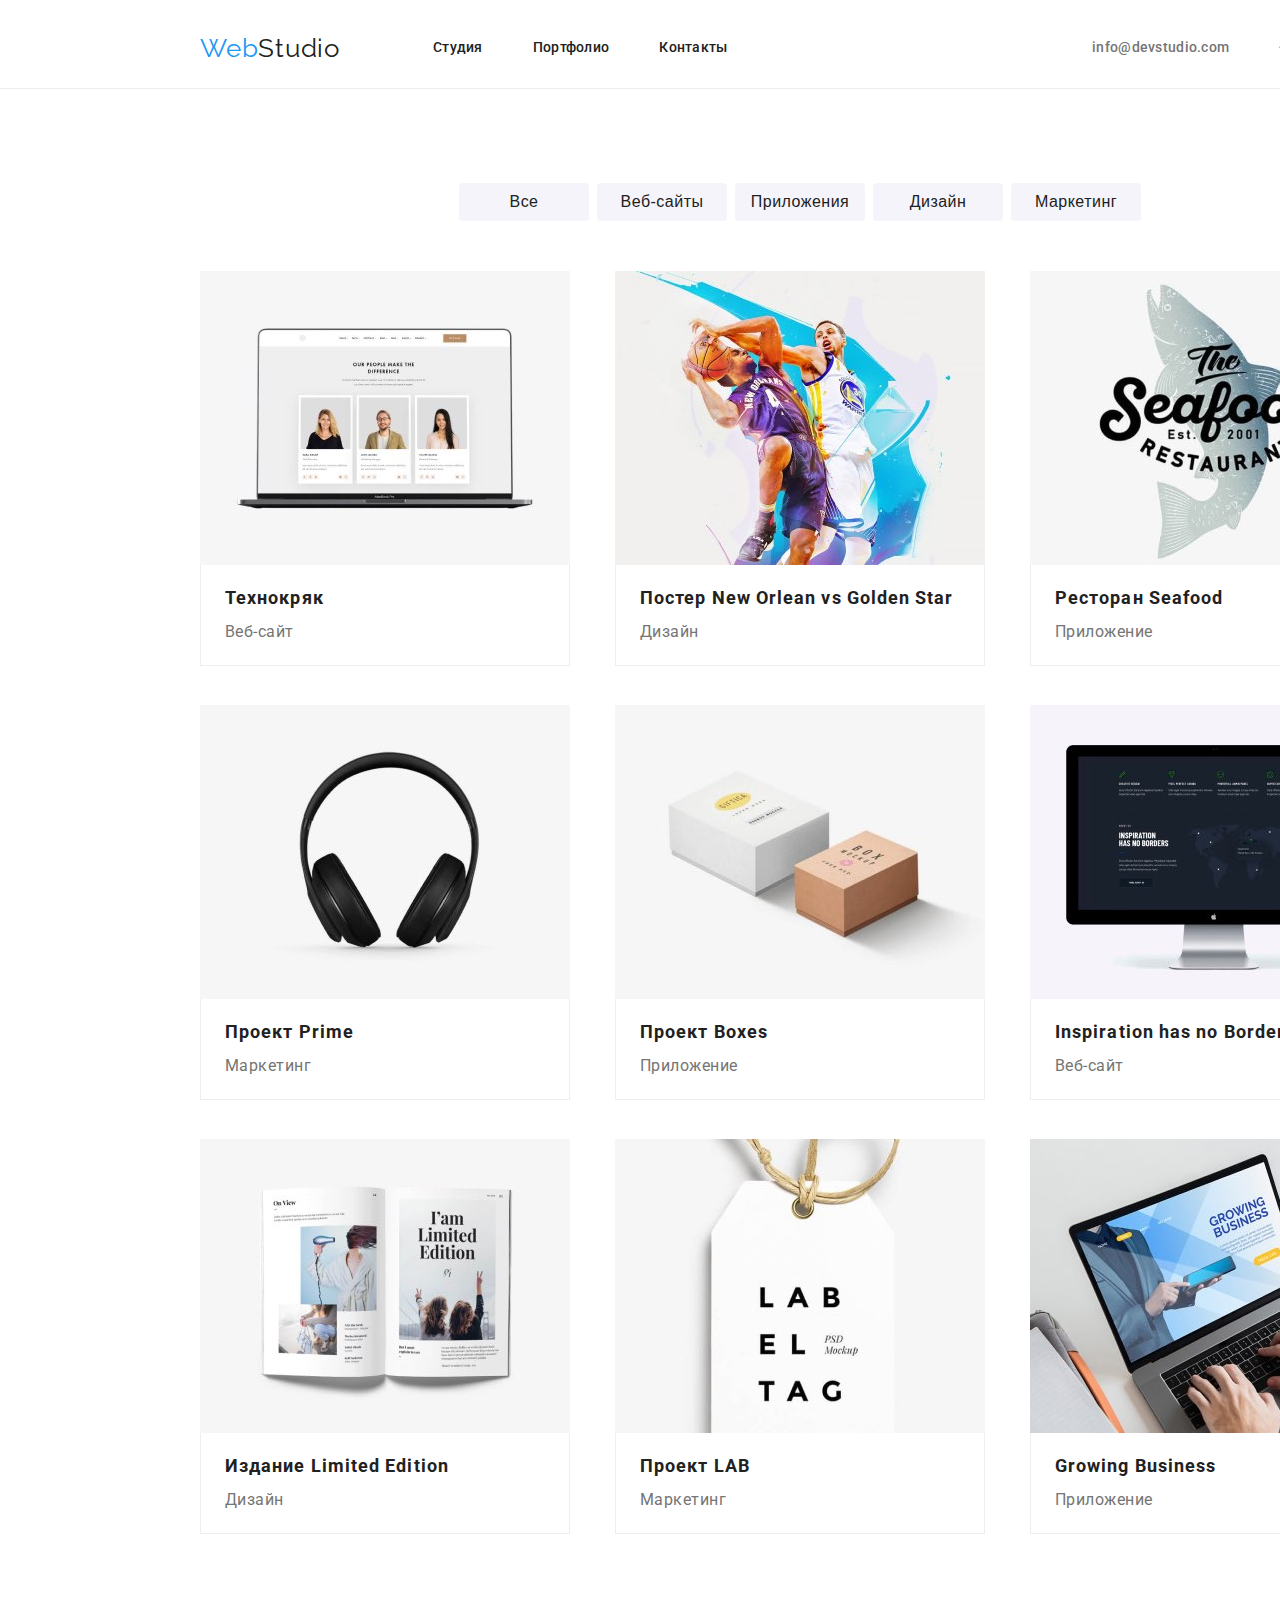
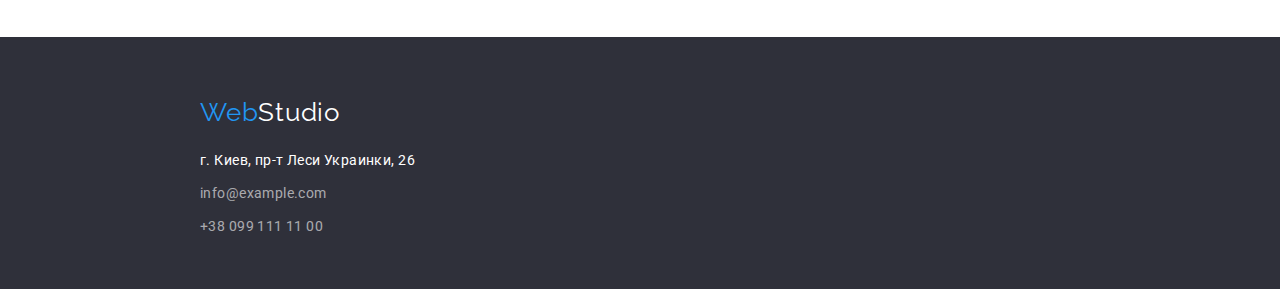
==== commit da51c2cd: "hw3 + normalize" ====
--- a/portfolio.html
+++ b/portfolio.html
@@ -11,9 +11,10 @@
     href="https://fonts.googleapis.com/css2?family=Raleway:wght@700&family=Roboto:wght@400;500;700;900&display=swap"
     rel="stylesheet"
     />
-    <!-- <link rel="stylesheet" href="https://cdnjs.cloudflare.com/ajax/libs/modern-normalize/1.1.0/modern-normalize.min.css"
+    <link rel="stylesheet" href="https://cdnjs.cloudflare.com/ajax/libs/modern-normalize/1.1.0/modern-normalize.min.css"
     integrity="sha512-wpPYUAdjBVSE4KJnH1VR1HeZfpl1ub8YT/NKx4PuQ5NmX2tKuGu6U/JRp5y+Y8XG2tV+wKQpNHVUX03MfMFn9Q=="
-    crossorigin="anonymous" referrerpolicy="no-referrer" /> -->
+    crossorigin="anonymous" referrerpolicy="no-referrer" />
+
     <link rel="stylesheet" href="./css/style.css">
 </head>
 
--- a/css/style.css
+++ b/css/style.css
@@ -44,7 +44,7 @@
 
 /* nav container */
 .container {
-  width: 1170px;
+  width: 1200px;
   margin-left: auto;
   margin-right: auto;
   padding-left: 15px;
@@ -237,6 +237,7 @@
   /* height: 200px; */
   margin: 0;
   padding-top: 94px;
+  padding-bottom: 94px;
   padding-left: 0;
 }
 
@@ -286,7 +287,7 @@
   text-align: center;
   letter-spacing: 0.03em;
 
-  padding-top: 94px;
+  padding-bottom: 50px;
 }
 
 .whatwedo-list {
@@ -294,8 +295,13 @@
   justify-content: space-between;
 
   list-style: none;
-  padding: 0;
-  margin-top: 50px;
+  margin-top: 0;
+  margin-bottom: 0;
+  padding-left: 0;
+  padding-bottom: 0;
+}
+
+.whatwedo-list .item {
   margin-bottom: -10px;
 }
 
@@ -308,10 +314,11 @@
 .our-team {
   background-color: #f5f4fa;
   margin-top: 94px;
-  height: 648px;
+  /* height: 574px; */
 }
 
 .our-team-headline {
+  display: block;
   color: var(--secondary-text-color);
 
   font-weight: 700;
@@ -320,7 +327,7 @@
   text-align: center;
   letter-spacing: 0.03em;
 
-  height: 42px;
+  /* height: 42px; */
   padding-top: 94px;
 }
 
@@ -328,7 +335,7 @@
   display: flex;
   justify-content: space-between;
   list-style: none;
-  height: 368px;
+  /* height: 368px; */
 
   font-weight: 400;
   font-size: 16px;
@@ -337,13 +344,21 @@
 
   padding-left: 0;
   /* margin-top: 50px; */
-  margin: 0;
+  margin: 0 0;
   padding-top: 50px;
   padding-bottom: 94px;
 }
 
+.personal .item-img {
+  margin-bottom: -5px;
+}
+
 .personal .team-name + .team-name {
   padding-left: 30px;
+}
+
+.our-team-name {
+  background-color: var(--button-hover-text);
 }
 
 .team-name {
@@ -354,8 +369,9 @@
   text-align: center;
   letter-spacing: 0.03em;
 
-  margin-top: 30px;
-  margin-bottom: 0;
+  padding-top: 30px;
+
+  margin: 0 auto;
 }
 
 .team-job {
@@ -365,9 +381,9 @@
   font-size: 16px;
   line-height: 1.18;
 
-  margin-top: 10px;
-  margin-bottom: 0;
-  margin-bottom: -8px;
+  margin: 0 auto;
+  padding-top: 10px;
+  padding-bottom: 30px;
 }
 
 /* end our-team index.html */
